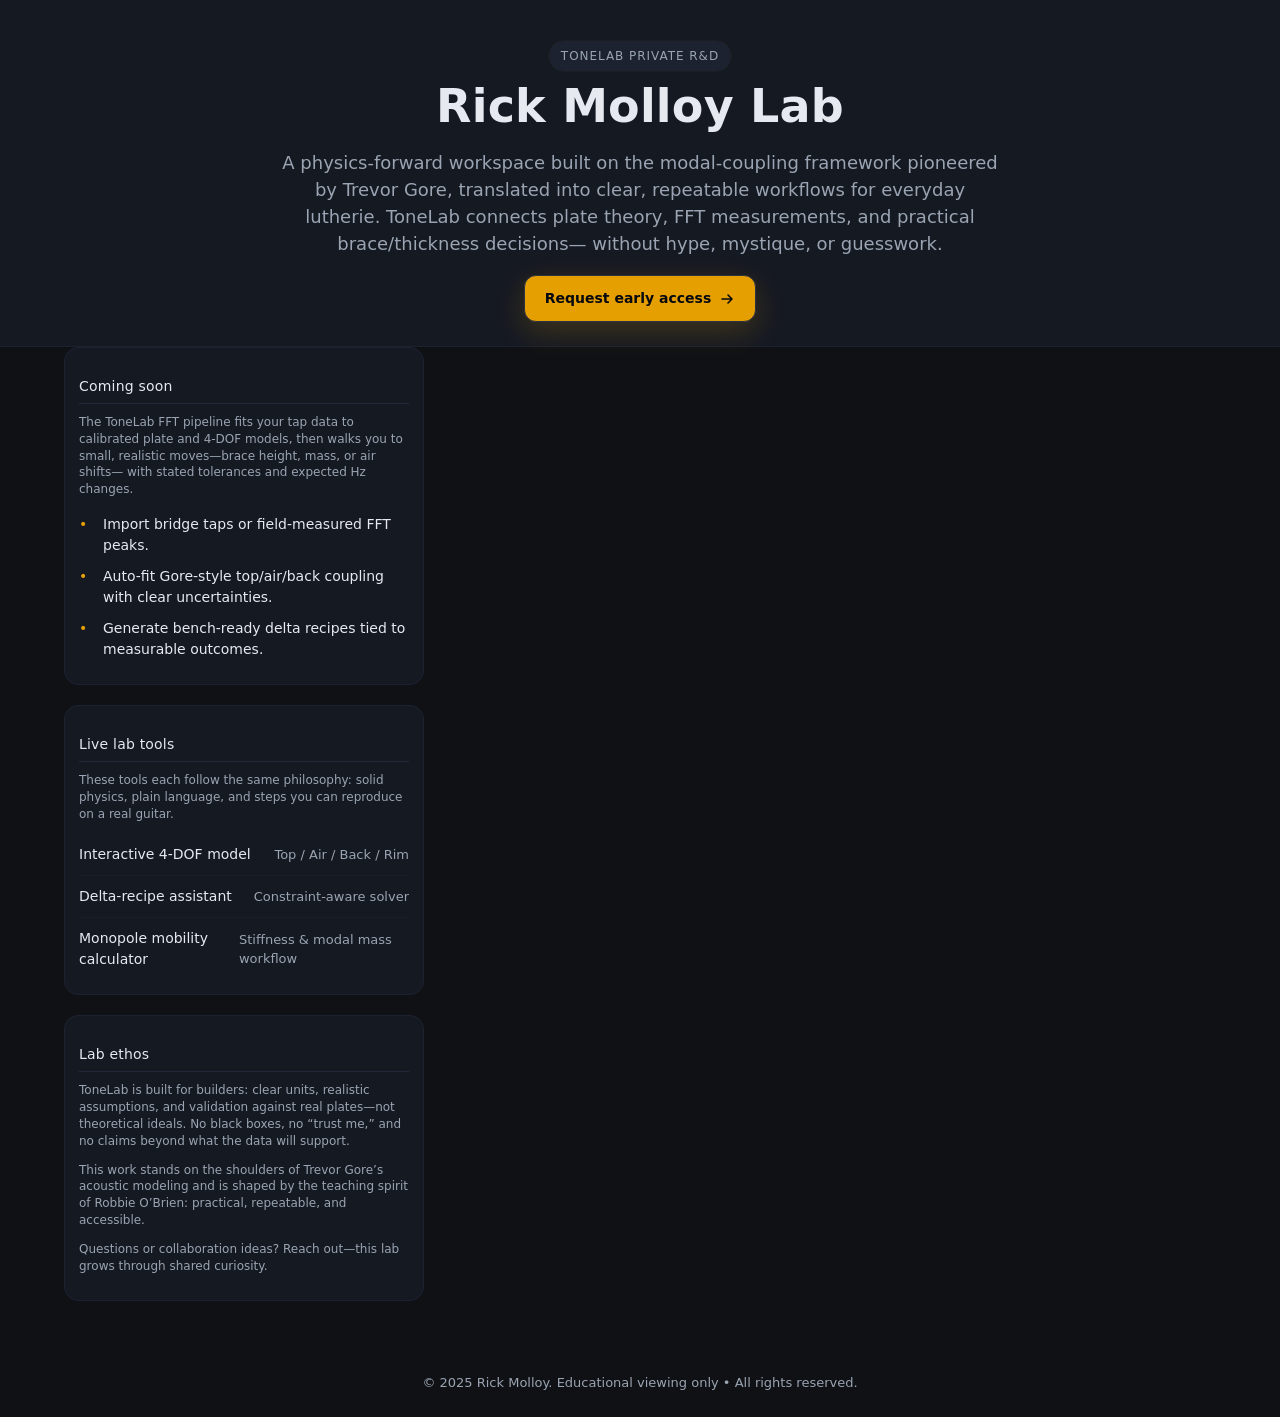
==== index.html @ 5ac10d3a "chore(export): sync index.html from ToneLab fb65b3378b8f Source: fb65b3378b8fab5ed2aaf02d25f3c159785" ====
<!DOCTYPE html>
<html lang="en">

<head>
  <meta charset="utf-8">
  <meta name="viewport" content="width=device-width, initial-scale=1">
  <title>Rick Molloy ToneLab — Coming Soon</title>
  <link rel="stylesheet" href="tools/common/styles.css">
  <style>
    body {
      background: var(--bg);
      color: var(--ink);
      min-height: 100vh;
      display: flex;
      flex-direction: column;
    }

    .hero {
      padding: 40px 24px 24px;
      text-align: center;
    }

    .hero h1 {
      font-size: clamp(32px, 4vw, 46px);
      margin-bottom: 8px;
    }

    .hero p {
      margin: 0 auto;
      max-width: 720px;
      font-size: 18px;
      color: var(--muted);
    }

    main {
      flex: 1;
      width: min(1200px, 100%);
      margin: 0 auto;
      padding: 0 24px 48px;
    }

    .home-grid {
      display: grid;
      grid-template-columns: repeat(auto-fit, minmax(280px, 1fr));
      gap: 20px;
    }

    .pill {
      display: inline-flex;
      align-items: center;
      gap: 8px;
      background: #1c2230;
      border: 1px solid var(--border-soft);
      padding: 6px 12px;
      border-radius: 999px;
      font-size: 12px;
      text-transform: uppercase;
      letter-spacing: 0.08em;
      color: var(--muted);
    }

    .cta {
      display: inline-flex;
      align-items: center;
      justify-content: center;
      gap: 8px;
      border: 1px solid #2a3245;
      background: var(--orange);
      color: #07090e;
      padding: 12px 20px;
      border-radius: 12px;
      text-decoration: none;
      font-weight: 600;
      margin-top: 18px;
      box-shadow: 0 10px 30px rgba(230, 159, 0, 0.2);
    }

    .cta:hover {
      filter: brightness(1.07);
    }

    ul.feature-list {
      list-style: none;
      margin: 16px 0 0;
      padding: 0;
    }

    ul.feature-list li {
      margin: 0 0 10px;
      padding-left: 24px;
      position: relative;
      color: var(--ink);
    }

    ul.feature-list li::before {
      content: "•";
      position: absolute;
      left: 0;
      color: var(--orange);
    }

    .tools-list a {
      display: flex;
      justify-content: space-between;
      align-items: center;
      padding: 10px 0;
      color: var(--ink);
      text-decoration: none;
      border-bottom: 1px solid var(--border-soft);
    }

    .tools-list a:last-child {
      border-bottom: none;
    }

    .tools-list span {
      color: var(--muted);
      font-size: 13px;
    }

    footer {
      text-align: center;
      padding: 24px;
      color: var(--muted);
      font-size: 13px;
    }
  </style>
</head>

<body>
  <header class="hero">
    <div class="pill">ToneLab private R&amp;D</div>
    <h1>Rick Molloy Lab</h1>
    <p>
      A physics-forward workspace built on the modal-coupling framework pioneered by Trevor Gore,
      translated into clear, repeatable workflows for everyday lutherie.
      ToneLab connects plate theory, FFT measurements, and practical brace/thickness decisions—
      without hype, mystique, or guesswork.
    </p>
    <a class="cta" href="mailto:rick@rickmolloy.com">
      Request early access
      <svg width="16" height="16" viewBox="0 0 16 16" fill="none" aria-hidden="true">
        <path d="M3 8h10M9 4l4 4-4 4" stroke="#07090e" stroke-width="1.6"
          stroke-linecap="round" stroke-linejoin="round" />
      </svg>
    </a>
  </header>

  <main>
    <div class="home-grid">

      <section class="card pad">
        <h3 class="section">Coming soon</h3>
        <p class="small">
          The ToneLab FFT pipeline fits your tap data to calibrated plate and 4‑DOF models,
          then walks you to small, realistic moves—brace height, mass, or air shifts—
          with stated tolerances and expected Hz changes.
        </p>
        <ul class="feature-list">
          <li>Import bridge taps or field-measured FFT peaks.</li>
          <li>Auto-fit Gore-style top/air/back coupling with clear uncertainties.</li>
          <li>Generate bench-ready delta recipes tied to measurable outcomes.</li>
        </ul>
      </section>

      <section class="card pad">
        <h3 class="section">Live lab tools</h3>
        <p class="small">
          These tools each follow the same philosophy: solid physics, plain language,
          and steps you can reproduce on a real guitar.
        </p>
        <div class="tools-list">
          <a href="tools/4dof_model/index.html">
            Interactive 4-DOF model
            <span>Top / Air / Back / Rim</span>
          </a>
          <a href="tools/4dof_solver/index.html">
            Delta-recipe assistant
            <span>Constraint-aware solver</span>
          </a>
          <a href="tools/monopole_mobility/index.html">
            Monopole mobility calculator
            <span>Stiffness &amp; modal mass workflow</span>
          </a>
        </div>
      </section>

      <section class="card pad">
        <h3 class="section">Lab ethos</h3>
        <p class="small">
          ToneLab is built for builders: clear units, realistic assumptions, and validation
          against real plates—not theoretical ideals. No black boxes, no “trust me,”
          and no claims beyond what the data will support.
        </p>
        <p class="small">
          This work stands on the shoulders of Trevor Gore’s acoustic modeling
          and is shaped by the teaching spirit of Robbie O’Brien: practical,
          repeatable, and accessible.
        </p>
        <p class="small">
          Questions or collaboration ideas? Reach out—this lab grows through shared curiosity.
        </p>
      </section>

    </div>
  </main>

  <footer>© 2025 Rick Molloy. Educational viewing only • All rights reserved.</footer>
</body>

</html>
---- tools/common/styles.css ----
/* ==========================================================
   LUTHERIELAB DARK THEME (Color-blind safe • Okabe & Ito)
   ========================================================== */
:root {
  /* ---- Neutrals ---- */
  --bg: #0f1115;
  --panel: #151922;
  --panel-hover: #1a1f2b;
  --ink: #e6e9ef;
  --muted: #9aa4b2;
  --radius: 14px;
  --white: var(--ink);
  --border-strong: color-mix(in srgb, var(--ink) 12%, var(--bg));
  --border-soft: color-mix(in srgb, var(--ink) 6%, var(--bg));
  --thumb-border: color-mix(in srgb, var(--panel) 80%, var(--bg));
  --track-neutral: color-mix(in srgb, var(--ink) 16%, var(--bg));
  --track-muted: color-mix(in srgb, var(--muted) 65%, var(--bg));

  /* ---- Okabe & Ito palette ---- */
  --orange:  #E69F00; /* Total / main accent */
  --blue:    #56B4E9; /* Top */
  --green:   #009E73; /* Back */
  --purple:  #CC79A7; /* Air */
  --yellow:  #F0E442; /* Sides */
  --vermilion: #D55E00; /* Alert / secondary contrast */
}

/* ==========================================================
   BASE ELEMENTS
   ========================================================== */
* { box-sizing: border-box; }

body {
  margin: 0;
  font: 14px/1.5 system-ui, -apple-system, Segoe UI, Roboto, Inter, Arial;
  background: var(--bg);
  color: var(--ink);
}

/* ---------- Header ---------- */
header {
  padding: 14px 18px;
  border-bottom: 1px solid #1c2130;
  background: var(--panel);
}
header h1 {
  margin: 0 0 6px 0;
  font-size: 17px;
  letter-spacing: 0.2px;
}
header .muted {
  color: var(--muted);
  font-size: 13px;
  line-height: 1.4;
}

/* ---------- Grid layout ---------- */
main {
  display: grid;
  gap: 16px;
  padding: 16px;
  grid-template-columns: 360px 1fr;
}
@media (max-width: 900px) {
  main { grid-template-columns: 1fr; }
}

/* ---------- Card panels ---------- */
.card {
  background: var(--panel);
  border: 1px solid #1c2230;
  border-radius: var(--radius);
  transition: background 0.2s ease;
}
.card:hover { background: var(--panel-hover); }

.pad { padding: 14px; }

/* ==========================================================
   TYPOGRAPHY
   ========================================================== */
h3.section {
  border-bottom: 1px solid #222a3a;
  padding-bottom: 6px;
  margin: 14px 0 10px;
  color: var(--ink);
  font-size: 14px;
  font-weight: 500;
  letter-spacing: 0.2px;
}
label { color: var(--muted); }
.val {
  color: var(--blue);
  font-variant-numeric: tabular-nums;
}
.small {
  font-size: 12px;
  color: var(--muted);
  margin-top: 6px;
  line-height: 1.4;
}

/* ==========================================================
   CONTROLS
   ========================================================== */
.row {
  display: flex;
  justify-content: space-between;
  align-items: center;
  margin: 8px 0;
}
input[type=range] {
  width: 100%;
  cursor: pointer;
}
select,
input[type="range"]#model_order {
  width: 100%;
}

button {
  border: 1px solid #2a3245;
  background: var(--panel-hover);
  color: var(--ink);
  padding: 8px 10px;
  border-radius: 10px;
  cursor: pointer;
  margin-top: 12px;
  transition: background 0.2s ease, color 0.2s ease;
}
button:hover {
  background: var(--orange);
  color: #000;
}
button:focus-visible {
  outline: 2px solid var(--orange);
  outline-offset: 2px;
}

/* ==========================================================
   CANVAS + LEGEND
   ========================================================== */
canvas {
  display: block;
  width: 100%;
  height: 440px;
  background: #0b0f16;
  border-radius: var(--radius);
}

.legend {
  display: flex;
  flex-wrap: wrap;
  gap: 20px;
  margin-top: 12px;
  color: var(--muted);
  align-items: center;
  font-size: 16px;
}
.legend > div {
  display: inline-flex;
  align-items: center;
  white-space: nowrap;
}
.sw {
  width: 16px;
  height: 3px;
  border-radius: 2px;
  display: inline-block;
  margin-right: 6px;
}
.sw.total  { background: var(--orange); }
.sw.top    { background: var(--blue); }
.sw.back   { background: var(--green); }
.sw.air    { background: var(--purple); }
.sw.sides  { background: var(--yellow); }
.sw.dipole { background: #fdae36; }
.sw.tripole{ background: #a855f7; }
.sw.muted  { opacity: 0.3; }
.sw.current { background: #61a8ff; }
.sw.whatif  { background: #ff9a5c; }

/* ==========================================================
   BADGES + PEAK LIST
   ========================================================== */
.badge {
  display: inline-block;
  background: #1f2636;
  border: 1px solid #2a3245;
  padding: 3px 8px;
  border-radius: 999px;
  font-size: 12px;
  color: var(--muted);
}

#peak_list {
  margin-top: 12px;
  color: var(--muted);
  font-size: 14px;
  display: flex;
  flex-wrap: wrap;
  gap: 10px 18px;
}
#peak_list .pl-item {
  margin: 0;
  display: inline-flex;
  align-items: center;
  white-space: nowrap;
}

/* ==========================================================
   SCROLLBAR (optional polish)
   ========================================================== */
::-webkit-scrollbar { width: 8px; height: 8px; }
::-webkit-scrollbar-track { background: #111; }
::-webkit-scrollbar-thumb {
  background: #333;
  border-radius: 4px;
}
::-webkit-scrollbar-thumb:hover {
  background: var(--orange);
}
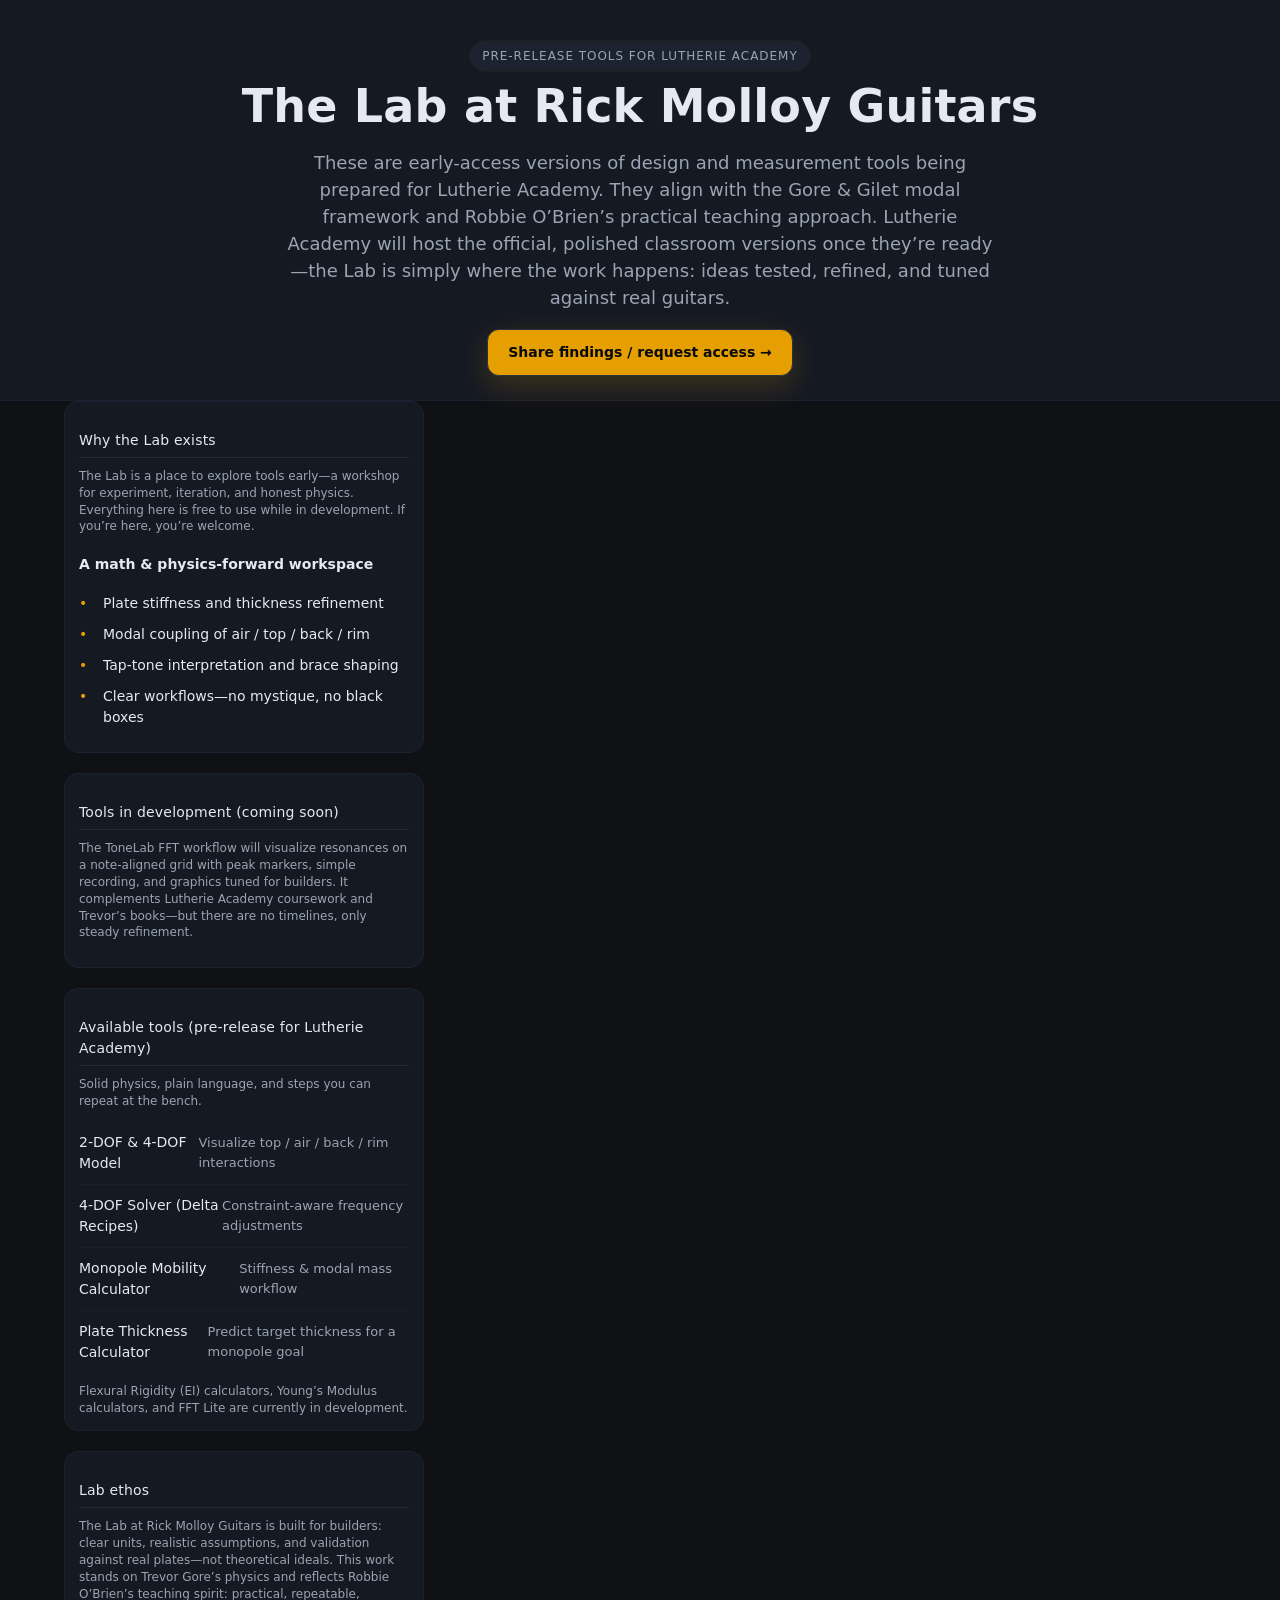
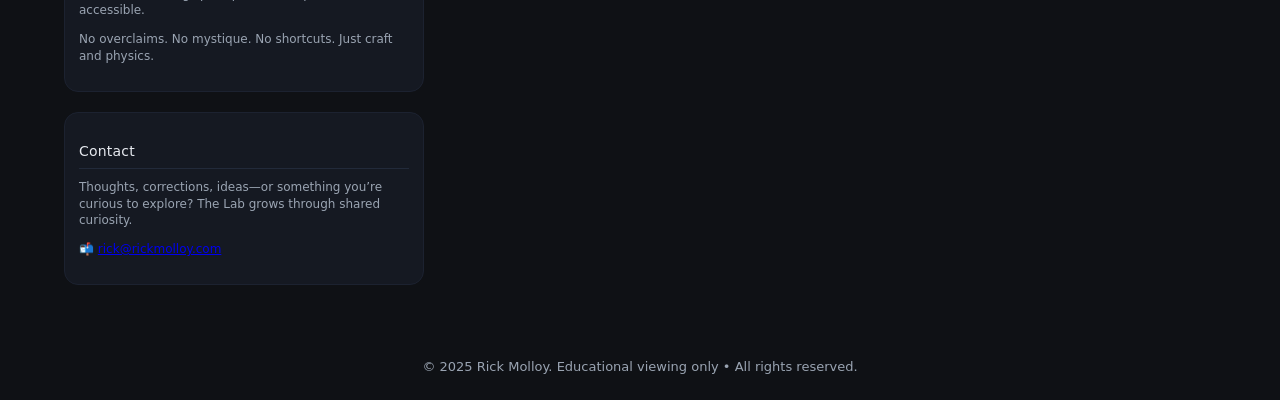
==== commit 3e256b77: "Merge pull request #7 from rickmolloy/staging chore(export): sync index.html from ToneLab c03d1a284e" ====
--- a/index.html
+++ b/index.html
@@ -129,20 +129,16 @@
 
 <body>
   <header class="hero">
-    <div class="pill">ToneLab private R&amp;D</div>
-    <h1>Rick Molloy Lab</h1>
+    <div class="pill">Pre-release tools for Lutherie Academy</div>
+    <h1>The Lab at Rick Molloy Guitars</h1>
     <p>
-      A physics-forward workspace built on the modal-coupling framework pioneered by Trevor Gore,
-      translated into clear, repeatable workflows for everyday lutherie.
-      ToneLab connects plate theory, FFT measurements, and practical brace/thickness decisions—
-      without hype, mystique, or guesswork.
+      These are early-access versions of design and measurement tools being prepared for Lutherie Academy. They align with
+      the Gore &amp; Gilet modal framework and Robbie O’Brien’s practical teaching approach. Lutherie Academy will host the
+      official, polished classroom versions once they’re ready—the Lab is simply where the work happens: ideas tested, refined,
+      and tuned against real guitars.
     </p>
     <a class="cta" href="mailto:rick@rickmolloy.com">
-      Request early access
-      <svg width="16" height="16" viewBox="0 0 16 16" fill="none" aria-hidden="true">
-        <path d="M3 8h10M9 4l4 4-4 4" stroke="#07090e" stroke-width="1.6"
-          stroke-linecap="round" stroke-linejoin="round" />
-      </svg>
+      Share findings / request access &rarr;
     </a>
   </header>
 
@@ -150,55 +146,75 @@
     <div class="home-grid">
 
       <section class="card pad">
-        <h3 class="section">Coming soon</h3>
-        <p class="small">
-          The ToneLab FFT pipeline fits your tap data to calibrated plate and 4‑DOF models,
-          then walks you to small, realistic moves—brace height, mass, or air shifts—
-          with stated tolerances and expected Hz changes.
-        </p>
+        <h3 class="section">Why the Lab exists</h3>
+        <p class="small">
+          The Lab is a place to explore tools early—a workshop for experiment, iteration, and honest physics.
+          Everything here is free to use while in development. If you’re here, you’re welcome.
+        </p>
+        <h4>A math &amp; physics-forward workspace</h4>
         <ul class="feature-list">
-          <li>Import bridge taps or field-measured FFT peaks.</li>
-          <li>Auto-fit Gore-style top/air/back coupling with clear uncertainties.</li>
-          <li>Generate bench-ready delta recipes tied to measurable outcomes.</li>
+          <li>Plate stiffness and thickness refinement</li>
+          <li>Modal coupling of air / top / back / rim</li>
+          <li>Tap-tone interpretation and brace shaping</li>
+          <li>Clear workflows—no mystique, no black boxes</li>
         </ul>
       </section>
 
       <section class="card pad">
-        <h3 class="section">Live lab tools</h3>
-        <p class="small">
-          These tools each follow the same philosophy: solid physics, plain language,
-          and steps you can reproduce on a real guitar.
+        <h3 class="section">Tools in development (coming soon)</h3>
+        <p class="small">
+          The ToneLab FFT workflow will visualize resonances on a note-aligned grid with peak markers, simple recording,
+          and graphics tuned for builders. It complements Lutherie Academy coursework and Trevor’s books—but there are no timelines,
+          only steady refinement.
+        </p>
+      </section>
+
+      <section class="card pad">
+        <h3 class="section">Available tools (pre-release for Lutherie Academy)</h3>
+        <p class="small">
+          Solid physics, plain language, and steps you can repeat at the bench.
         </p>
         <div class="tools-list">
           <a href="tools/4dof_model/index.html">
-            Interactive 4-DOF model
-            <span>Top / Air / Back / Rim</span>
+            2-DOF &amp; 4-DOF Model
+            <span>Visualize top / air / back / rim interactions</span>
           </a>
           <a href="tools/4dof_solver/index.html">
-            Delta-recipe assistant
-            <span>Constraint-aware solver</span>
+            4-DOF Solver (Delta Recipes)
+            <span>Constraint-aware frequency adjustments</span>
           </a>
           <a href="tools/monopole_mobility/index.html">
-            Monopole mobility calculator
+            Monopole Mobility Calculator
             <span>Stiffness &amp; modal mass workflow</span>
           </a>
+          <a href="tools/plate_thickness/index.html">
+            Plate Thickness Calculator
+            <span>Predict target thickness for a monopole goal</span>
+          </a>
         </div>
+        <div class="small muted" style="margin-top:10px;">
+          Flexural Rigidity (EI) calculators, Young’s Modulus calculators, and FFT Lite are currently in development.
+        </div>
       </section>
 
       <section class="card pad">
         <h3 class="section">Lab ethos</h3>
         <p class="small">
-          ToneLab is built for builders: clear units, realistic assumptions, and validation
-          against real plates—not theoretical ideals. No black boxes, no “trust me,”
-          and no claims beyond what the data will support.
-        </p>
-        <p class="small">
-          This work stands on the shoulders of Trevor Gore’s acoustic modeling
-          and is shaped by the teaching spirit of Robbie O’Brien: practical,
-          repeatable, and accessible.
-        </p>
-        <p class="small">
-          Questions or collaboration ideas? Reach out—this lab grows through shared curiosity.
+          The Lab at Rick Molloy Guitars is built for builders: clear units, realistic assumptions, and validation against real plates—not theoretical ideals.
+          This work stands on Trevor Gore’s physics and reflects Robbie O’Brien’s teaching spirit: practical, repeatable, accessible.
+        </p>
+        <p class="small">
+          No overclaims. No mystique. No shortcuts. Just craft and physics.
+        </p>
+      </section>
+
+      <section class="card pad">
+        <h3 class="section">Contact</h3>
+        <p class="small">
+          Thoughts, corrections, ideas—or something you’re curious to explore? The Lab grows through shared curiosity.
+        </p>
+        <p class="small">
+          📬 <a href="mailto:rick@rickmolloy.com">rick@rickmolloy.com</a>
         </p>
       </section>
 
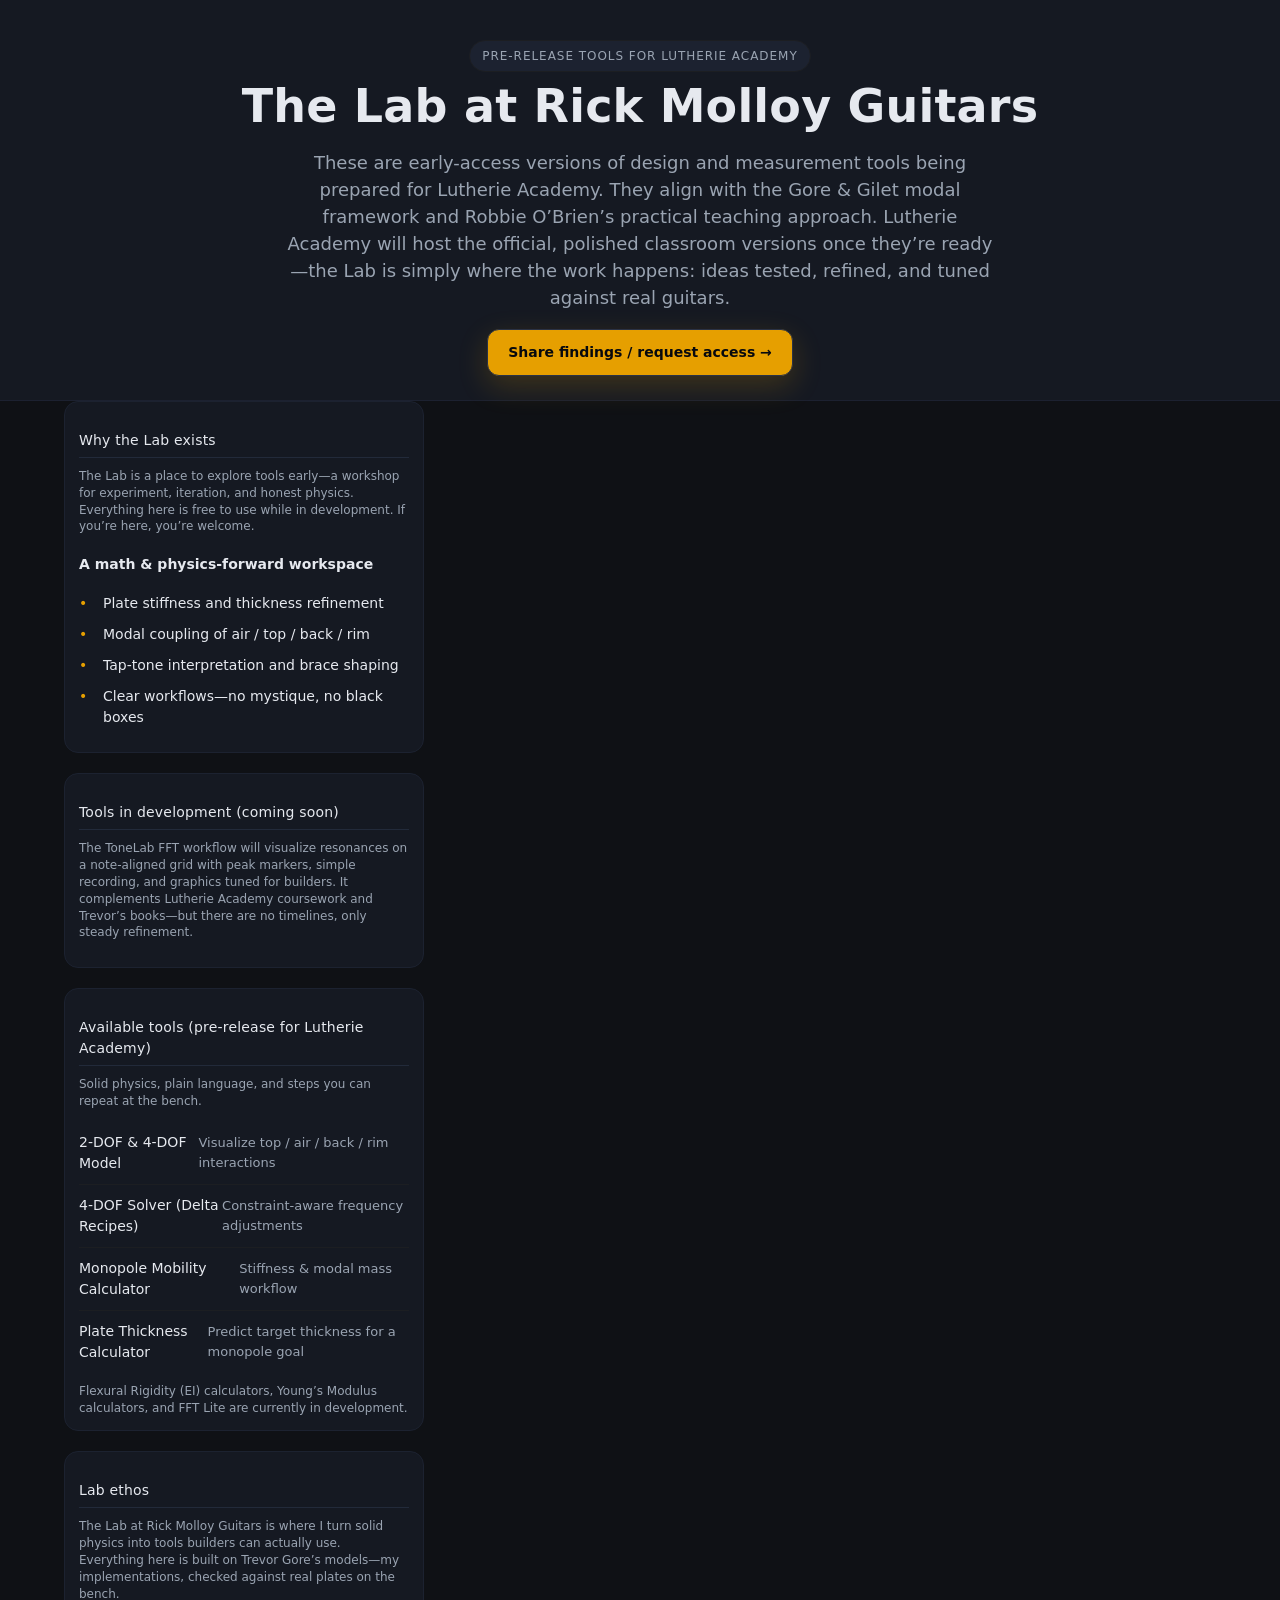
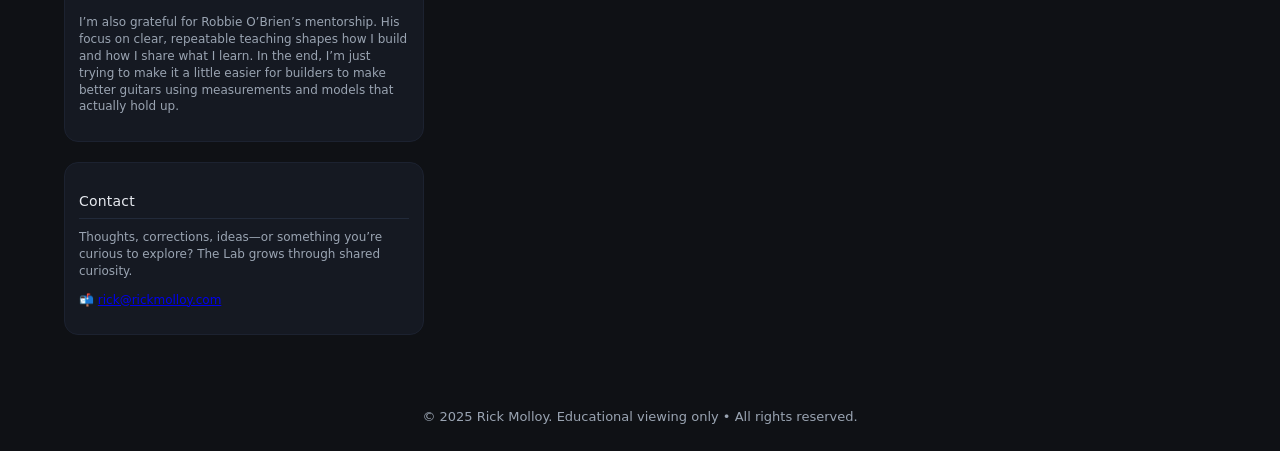
==== commit 0d992fd6: "chore(export): sync index.html from ToneLab 69ac219b8805 Source: 69ac219b8805a5eea940d973af428d2f849" ====
--- a/index.html
+++ b/index.html
@@ -4,7 +4,7 @@
 <head>
   <meta charset="utf-8">
   <meta name="viewport" content="width=device-width, initial-scale=1">
-  <title>Rick Molloy ToneLab — Coming Soon</title>
+  <title>Rick Molloy Guitars — Coming Soon</title>
   <link rel="stylesheet" href="tools/common/styles.css">
   <style>
     body {
@@ -200,11 +200,10 @@
       <section class="card pad">
         <h3 class="section">Lab ethos</h3>
         <p class="small">
-          The Lab at Rick Molloy Guitars is built for builders: clear units, realistic assumptions, and validation against real plates—not theoretical ideals.
-          This work stands on Trevor Gore’s physics and reflects Robbie O’Brien’s teaching spirit: practical, repeatable, accessible.
-        </p>
-        <p class="small">
-          No overclaims. No mystique. No shortcuts. Just craft and physics.
+          The Lab at Rick Molloy Guitars is where I turn solid physics into tools builders can actually use. Everything here is built on Trevor Gore’s models—my implementations, checked against real plates on the bench.
+        </p>
+        <p class="small">
+          I’m also grateful for Robbie O’Brien’s mentorship. His focus on clear, repeatable teaching shapes how I build and how I share what I learn. In the end, I’m just trying to make it a little easier for builders to make better guitars using measurements and models that actually hold up.
         </p>
       </section>
 
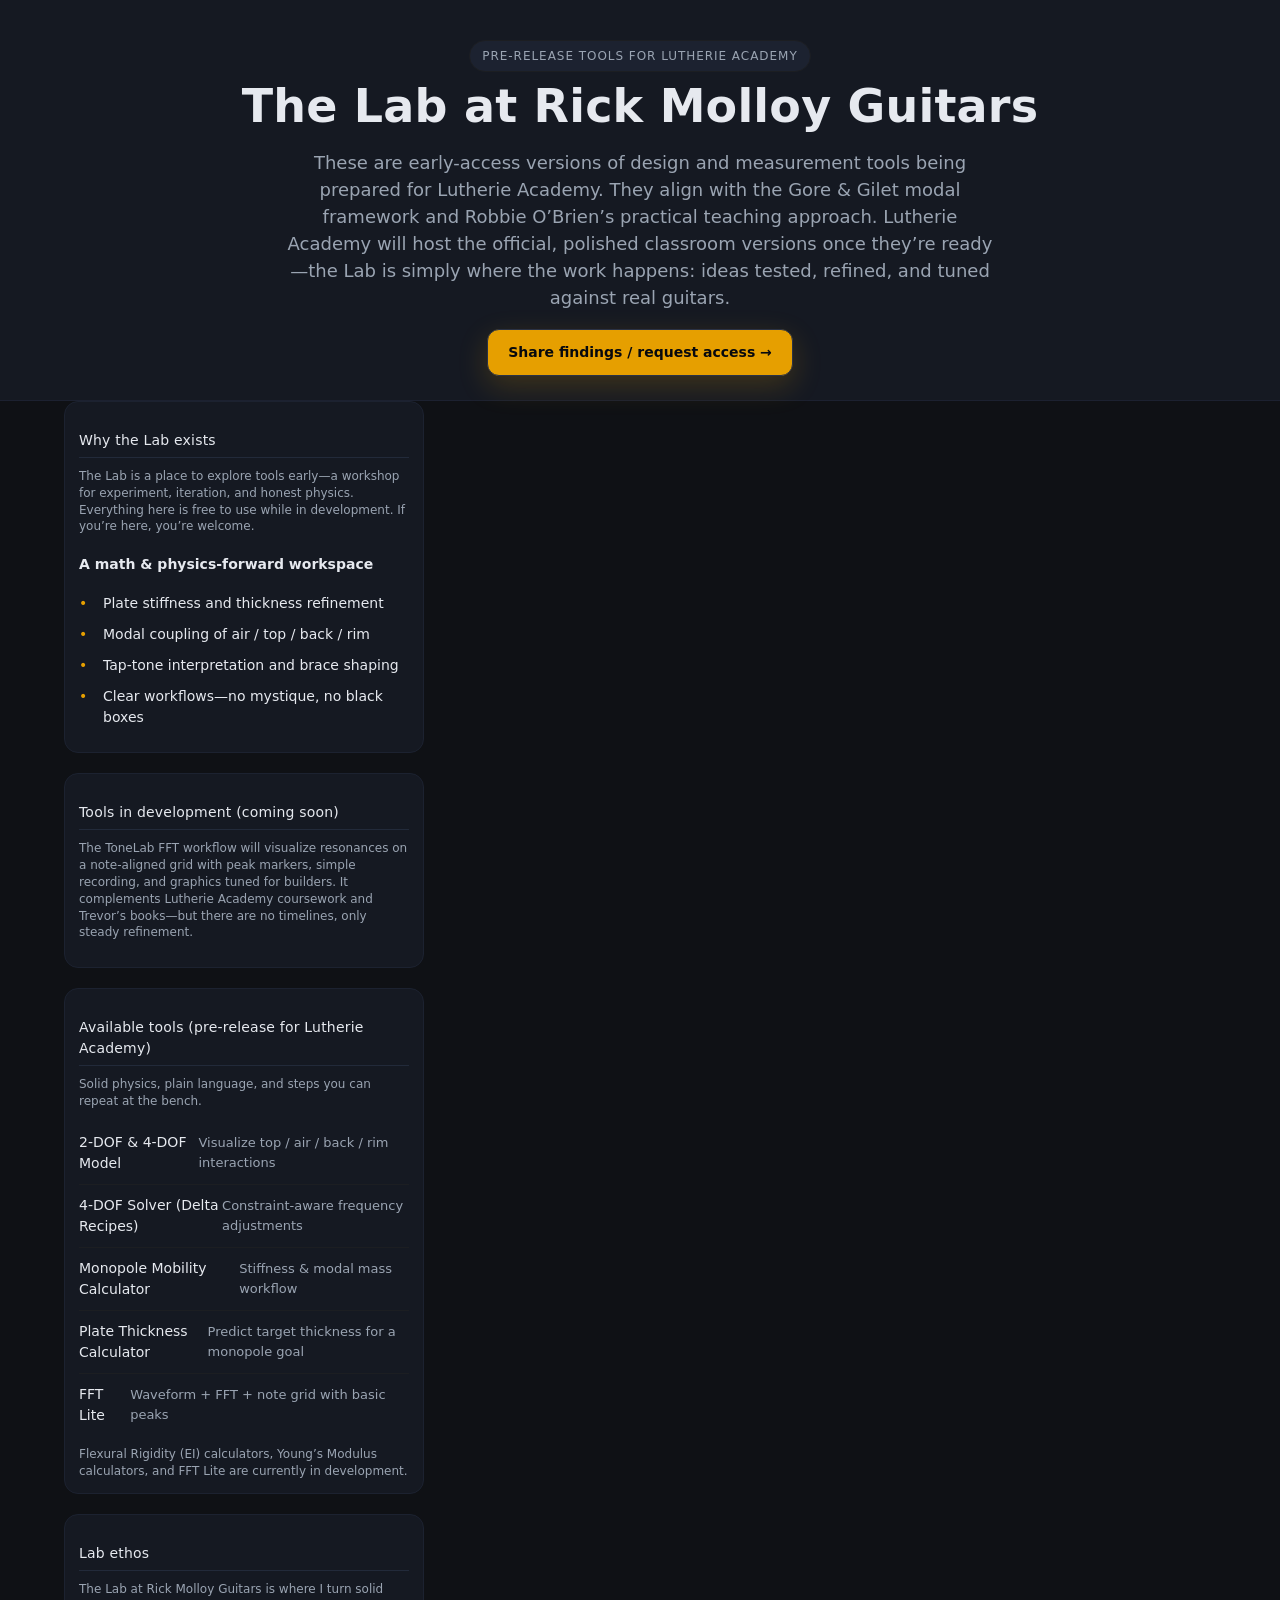
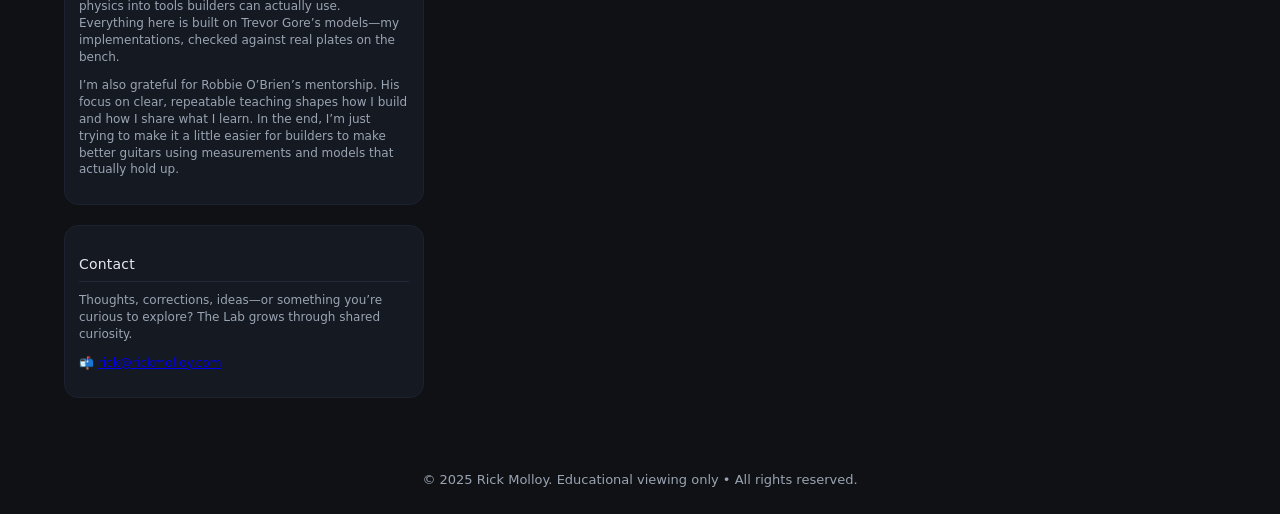
==== commit 96814e7b: "chore(export): sync index.html from ToneLab 517c3368be81 Source: 517c3368be81535a70a88574fc20b7eee3b" ====
--- a/index.html
+++ b/index.html
@@ -191,6 +191,10 @@
             Plate Thickness Calculator
             <span>Predict target thickness for a monopole goal</span>
           </a>
+          <a href="tools/fft_lite/index.html">
+            FFT Lite
+            <span>Waveform + FFT + note grid with basic peaks</span>
+          </a>
         </div>
         <div class="small muted" style="margin-top:10px;">
           Flexural Rigidity (EI) calculators, Young’s Modulus calculators, and FFT Lite are currently in development.
